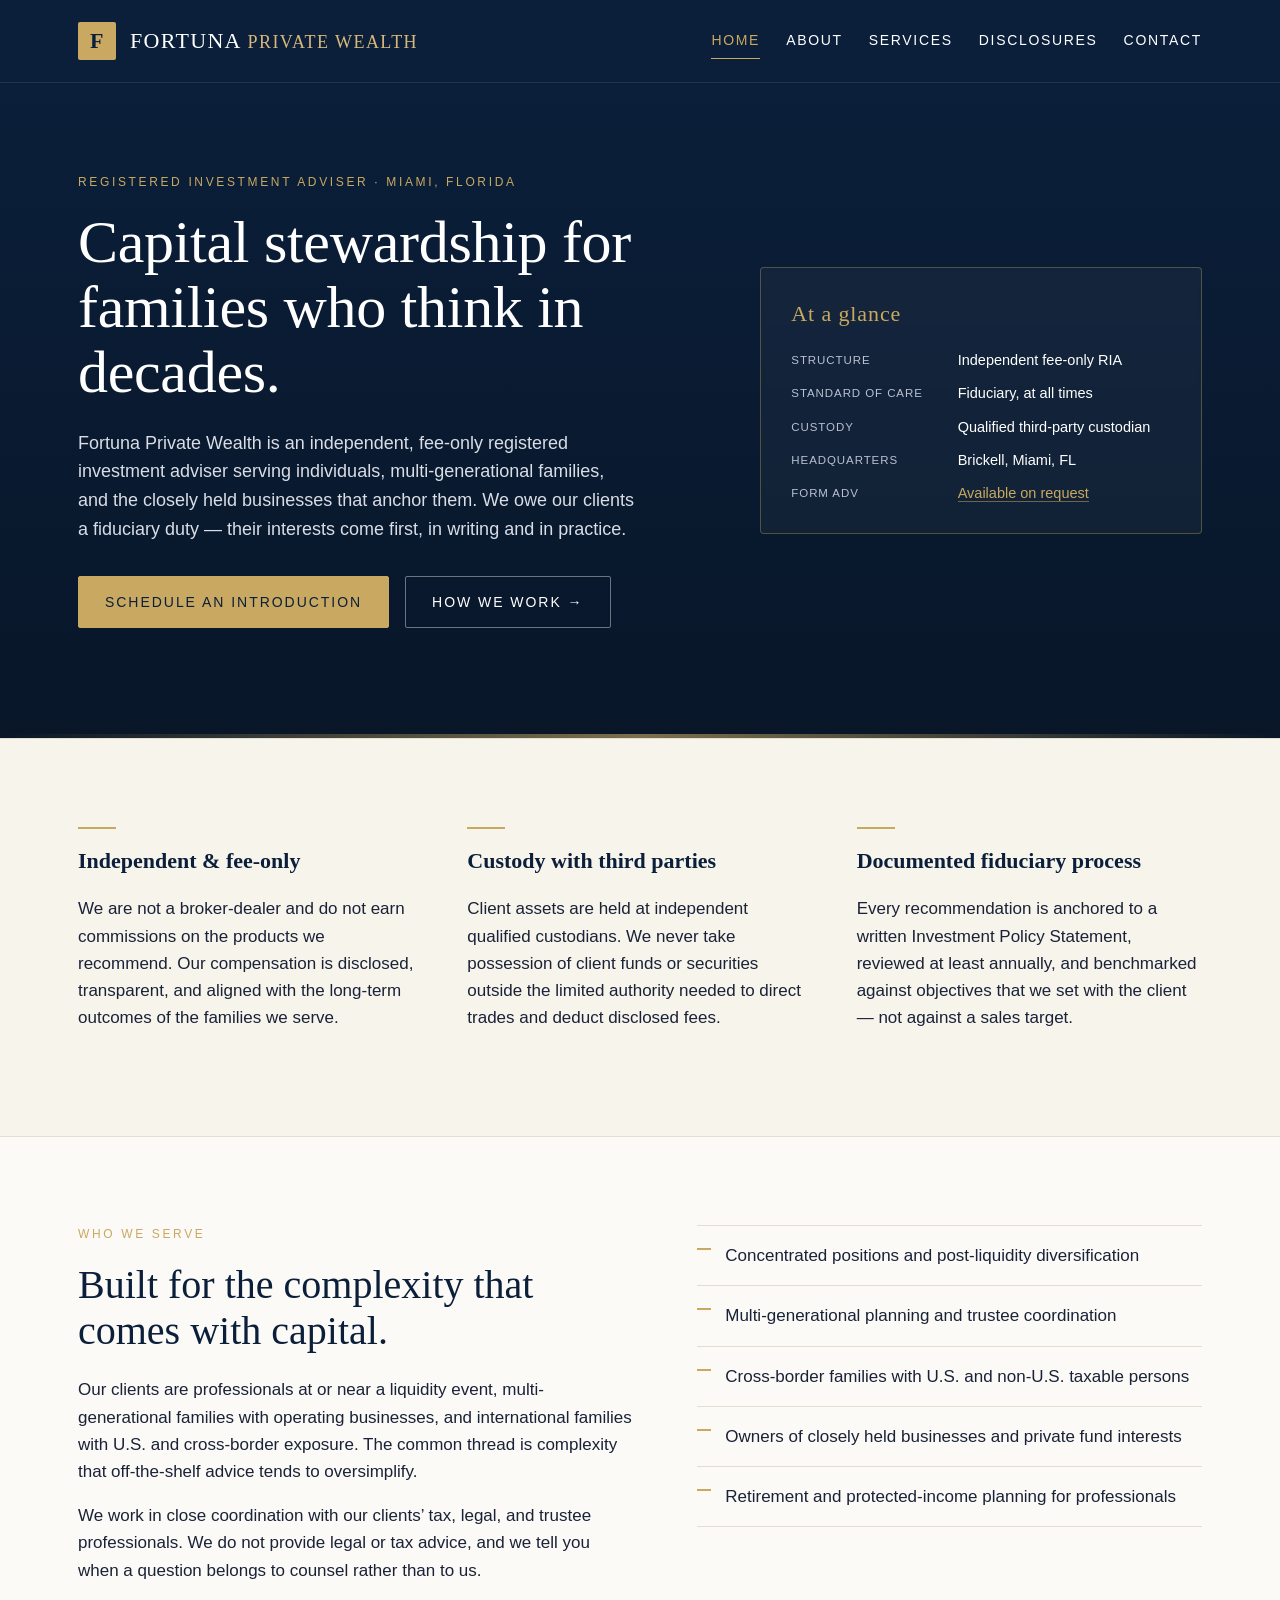
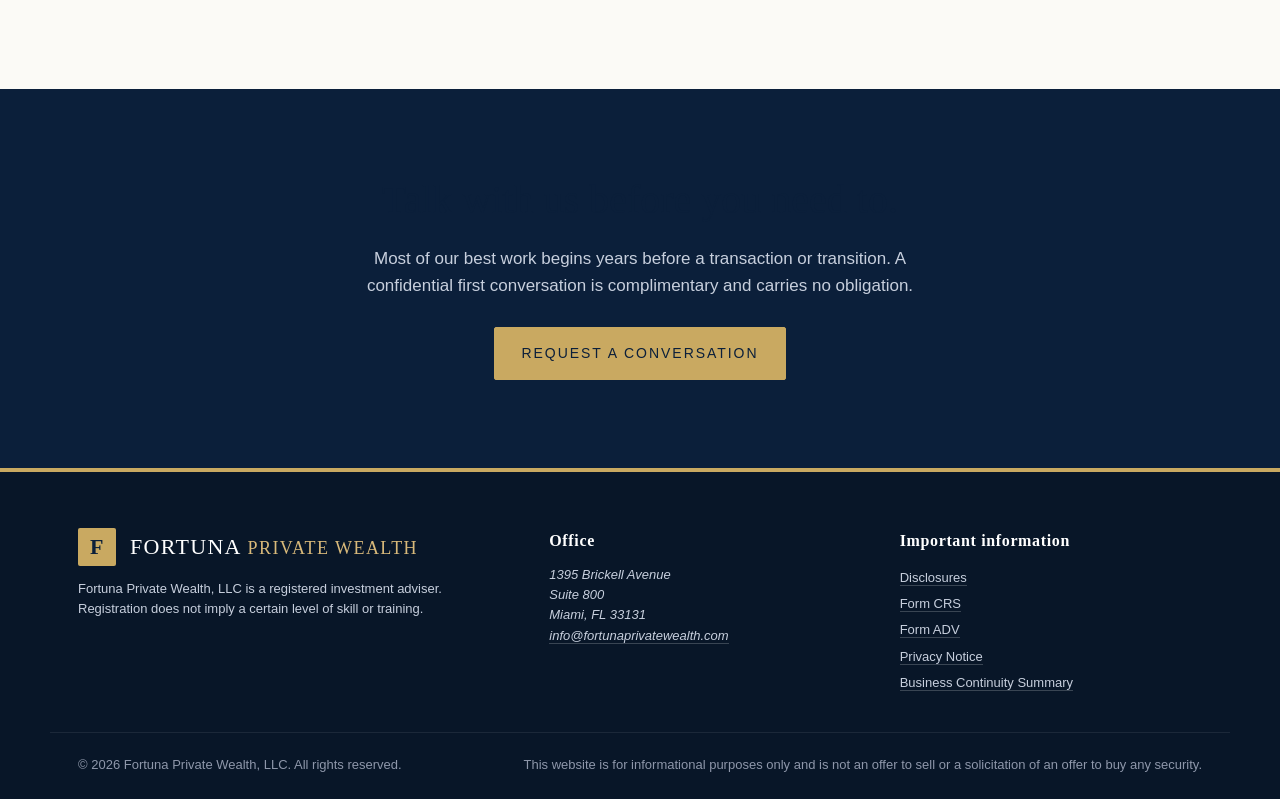
==== index.html @ 852a580c "Initial draft: Fortuna Private Wealth marketing site Five-page static site (home, about, services, d" ====
<!DOCTYPE html>
<html lang="en">
<head>
  <meta charset="UTF-8" />
  <meta name="viewport" content="width=device-width, initial-scale=1.0" />
  <title>Fortuna Private Wealth | Registered Investment Adviser | Miami, FL</title>
  <meta name="description" content="Fortuna Private Wealth is a Miami-based registered investment adviser providing fiduciary wealth management to individuals, families, and closely held businesses." />
  <link rel="icon" href="data:image/svg+xml,%3Csvg xmlns='http://www.w3.org/2000/svg' viewBox='0 0 64 64'%3E%3Crect width='64' height='64' fill='%230B1F3A'/%3E%3Ctext x='32' y='42' font-family='Georgia' font-size='34' fill='%23C9A961' text-anchor='middle' font-weight='bold'%3EF%3C/text%3E%3C/svg%3E" />
  <link rel="stylesheet" href="style.css" />
</head>
<body>
  <header class="site-header">
    <div class="container nav">
      <a href="index.html" class="brand">
        <span class="brand-mark">F</span>
        <span class="brand-text">Fortuna <em>Private Wealth</em></span>
      </a>
      <nav class="primary-nav" aria-label="Primary">
        <a href="index.html" class="active">Home</a>
        <a href="about.html">About</a>
        <a href="services.html">Services</a>
        <a href="disclosures.html">Disclosures</a>
        <a href="contact.html">Contact</a>
      </nav>
    </div>
  </header>

  <main>
    <section class="hero">
      <div class="container hero-grid">
        <div class="hero-copy">
          <p class="eyebrow">Registered Investment Adviser &middot; Miami, Florida</p>
          <h1>Capital stewardship for families who think in decades.</h1>
          <p class="lede">
            Fortuna Private Wealth is an independent, fee-only registered investment
            adviser serving individuals, multi-generational families, and the
            closely held businesses that anchor them. We owe our clients a
            fiduciary duty &mdash; their interests come first, in writing and in practice.
          </p>
          <div class="cta-row">
            <a class="btn btn-primary" href="contact.html">Schedule an introduction</a>
            <a class="btn btn-ghost" href="services.html">How we work &rarr;</a>
          </div>
        </div>
        <aside class="hero-card" aria-label="Firm at a glance">
          <h2 class="card-title">At a glance</h2>
          <dl class="kv">
            <dt>Structure</dt><dd>Independent fee-only RIA</dd>
            <dt>Standard of care</dt><dd>Fiduciary, at all times</dd>
            <dt>Custody</dt><dd>Qualified third-party custodian</dd>
            <dt>Headquarters</dt><dd>Brickell, Miami, FL</dd>
            <dt>Form ADV</dt><dd><a href="disclosures.html">Available on request</a></dd>
          </dl>
        </aside>
      </div>
    </section>

    <section class="band band-light">
      <div class="container three-col">
        <article>
          <h3>Independent &amp; fee-only</h3>
          <p>
            We are not a broker-dealer and do not earn commissions on the
            products we recommend. Our compensation is disclosed, transparent,
            and aligned with the long-term outcomes of the families we serve.
          </p>
        </article>
        <article>
          <h3>Custody with third parties</h3>
          <p>
            Client assets are held at independent qualified custodians. We
            never take possession of client funds or securities outside the
            limited authority needed to direct trades and deduct disclosed fees.
          </p>
        </article>
        <article>
          <h3>Documented fiduciary process</h3>
          <p>
            Every recommendation is anchored to a written Investment Policy
            Statement, reviewed at least annually, and benchmarked against
            objectives that we set with the client &mdash; not against a sales target.
          </p>
        </article>
      </div>
    </section>

    <section class="band">
      <div class="container two-col">
        <div>
          <p class="eyebrow">Who we serve</p>
          <h2>Built for the complexity that comes with capital.</h2>
          <p>
            Our clients are professionals at or near a liquidity event,
            multi-generational families with operating businesses, and
            international families with U.S. and cross-border exposure.
            The common thread is complexity that off-the-shelf advice
            tends to oversimplify.
          </p>
          <p>
            We work in close coordination with our clients&rsquo; tax,
            legal, and trustee professionals. We do not provide legal
            or tax advice, and we tell you when a question belongs to
            counsel rather than to us.
          </p>
        </div>
        <ul class="checklist">
          <li>Concentrated positions and post-liquidity diversification</li>
          <li>Multi-generational planning and trustee coordination</li>
          <li>Cross-border families with U.S. and non-U.S. taxable persons</li>
          <li>Owners of closely held businesses and private fund interests</li>
          <li>Retirement and protected-income planning for professionals</li>
        </ul>
      </div>
    </section>

    <section class="band band-dark">
      <div class="container cta-block">
        <h2>Talk with us before you need to.</h2>
        <p>
          Most of our best work begins years before a transaction or transition.
          A confidential first conversation is complimentary and carries no
          obligation.
        </p>
        <a class="btn btn-primary" href="contact.html">Request a conversation</a>
      </div>
    </section>
  </main>

  <footer class="site-footer">
    <div class="container footer-grid">
      <div>
        <div class="brand brand-footer">
          <span class="brand-mark">F</span>
          <span class="brand-text">Fortuna <em>Private Wealth</em></span>
        </div>
        <p class="small">
          Fortuna Private Wealth, LLC is a registered investment adviser.
          Registration does not imply a certain level of skill or training.
        </p>
      </div>
      <div>
        <h4>Office</h4>
        <address class="small">
          1395 Brickell Avenue<br />
          Suite 800<br />
          Miami, FL 33131<br />
          <a href="mailto:info@fortunaprivatewealth.com">info@fortunaprivatewealth.com</a>
        </address>
      </div>
      <div>
        <h4>Important information</h4>
        <ul class="small footer-links">
          <li><a href="disclosures.html">Disclosures</a></li>
          <li><a href="disclosures.html#form-crs">Form CRS</a></li>
          <li><a href="disclosures.html#form-adv">Form ADV</a></li>
          <li><a href="disclosures.html#privacy">Privacy Notice</a></li>
          <li><a href="disclosures.html#bcp">Business Continuity Summary</a></li>
        </ul>
      </div>
    </div>
    <div class="container footer-bottom small">
      <span>&copy; <span id="yr"></span> Fortuna Private Wealth, LLC. All rights reserved.</span>
      <span>This website is for informational purposes only and is not an offer to sell or a solicitation of an offer to buy any security.</span>
    </div>
  </footer>
  <script>document.getElementById('yr').textContent=new Date().getFullYear();</script>
</body>
</html>
---- style.css ----
:root {
  --navy: #0B1F3A;
  --navy-deep: #081628;
  --navy-soft: #14304f;
  --gold: #C9A961;
  --gold-soft: #d8b97a;
  --ivory: #F7F4EC;
  --paper: #FBFAF6;
  --ink: #1A2238;
  --muted: #5A6478;
  --line: #E3DECF;
  --line-dark: #1F3556;
  --max: 1180px;
  --radius: 4px;
  --serif: "Cormorant Garamond", "Garamond", "Georgia", "Times New Roman", serif;
  --sans: "Inter", -apple-system, BlinkMacSystemFont, "Segoe UI", "Helvetica Neue", Arial, sans-serif;
}

* { box-sizing: border-box; }

html, body {
  margin: 0;
  padding: 0;
  background: var(--paper);
  color: var(--ink);
  font-family: var(--sans);
  font-size: 17px;
  line-height: 1.6;
  -webkit-font-smoothing: antialiased;
}

img { max-width: 100%; height: auto; display: block; }

a { color: var(--navy); text-decoration: none; border-bottom: 1px solid rgba(11,31,58,0.25); transition: border-color .15s, color .15s; }
a:hover { color: var(--gold); border-bottom-color: var(--gold); }

.container {
  max-width: var(--max);
  margin: 0 auto;
  padding: 0 28px;
}

/* ---------- Header / nav ---------- */
.site-header {
  background: var(--navy);
  color: #fff;
  border-bottom: 1px solid var(--line-dark);
}
.site-header a { color: #fff; border-bottom: none; }
.site-header a:hover { color: var(--gold); }

.nav {
  display: flex;
  justify-content: space-between;
  align-items: center;
  padding: 22px 28px;
  gap: 32px;
}

.brand {
  display: inline-flex;
  align-items: center;
  gap: 14px;
  font-family: var(--serif);
  letter-spacing: 0.02em;
}
.brand-mark {
  display: inline-flex;
  align-items: center;
  justify-content: center;
  width: 38px;
  height: 38px;
  background: var(--gold);
  color: var(--navy);
  font-family: var(--serif);
  font-weight: 700;
  font-size: 22px;
  border-radius: 2px;
}
.brand-text {
  font-size: 22px;
  font-weight: 500;
  letter-spacing: 0.06em;
  text-transform: uppercase;
}
.brand-text em {
  font-style: normal;
  font-weight: 400;
  color: var(--gold-soft);
  letter-spacing: 0.08em;
  font-size: 0.82em;
}

.primary-nav {
  display: flex;
  gap: 26px;
  font-size: 14px;
  letter-spacing: 0.12em;
  text-transform: uppercase;
}
.primary-nav a {
  padding: 6px 0;
  border-bottom: 1px solid transparent;
}
.primary-nav a.active,
.primary-nav a:hover {
  border-bottom-color: var(--gold);
  color: var(--gold);
}

/* ---------- Hero ---------- */
.hero {
  background: linear-gradient(180deg, var(--navy) 0%, var(--navy-deep) 100%);
  color: #fff;
  padding: 90px 0 110px;
  position: relative;
  overflow: hidden;
}
.hero::after {
  content: "";
  position: absolute;
  inset: auto 0 0 0;
  height: 4px;
  background: linear-gradient(90deg, transparent, var(--gold), transparent);
  opacity: .6;
}
.hero-grid {
  display: grid;
  grid-template-columns: 1.4fr 1fr;
  gap: 64px;
  align-items: center;
}
.eyebrow {
  color: var(--gold);
  text-transform: uppercase;
  letter-spacing: 0.22em;
  font-size: 12px;
  margin: 0 0 18px;
}
.hero h1 {
  font-family: var(--serif);
  font-weight: 500;
  font-size: clamp(36px, 5vw, 60px);
  line-height: 1.08;
  margin: 0 0 24px;
  letter-spacing: -0.005em;
}
.hero .lede {
  font-size: 18px;
  color: #D9DDE6;
  max-width: 56ch;
  margin: 0 0 32px;
}

.cta-row { display: flex; gap: 16px; flex-wrap: wrap; }

.btn {
  display: inline-block;
  font-family: var(--sans);
  font-size: 14px;
  letter-spacing: 0.14em;
  text-transform: uppercase;
  padding: 14px 26px;
  border-radius: 2px;
  border: 1px solid transparent;
  cursor: pointer;
  text-decoration: none;
}
.btn-primary {
  background: var(--gold);
  color: var(--navy);
  border-color: var(--gold);
}
.btn-primary:hover { background: var(--gold-soft); border-color: var(--gold-soft); color: var(--navy); }
.btn-ghost {
  background: transparent;
  color: #fff;
  border-color: rgba(255,255,255,0.4);
}
.btn-ghost:hover { border-color: var(--gold); color: var(--gold); }

/* hero card */
.hero-card {
  background: rgba(255,255,255,0.04);
  border: 1px solid rgba(201,169,97,0.35);
  padding: 28px 30px;
  border-radius: var(--radius);
  backdrop-filter: blur(2px);
}
.hero-card .card-title {
  font-family: var(--serif);
  font-size: 22px;
  margin: 0 0 18px;
  color: var(--gold);
  font-weight: 500;
  letter-spacing: 0.04em;
}
.kv {
  margin: 0;
  display: grid;
  grid-template-columns: 1fr 1.4fr;
  row-gap: 10px;
  column-gap: 14px;
  font-size: 14.5px;
}
.kv dt { color: #B9C1D2; text-transform: uppercase; letter-spacing: 0.08em; font-size: 11.5px; padding-top: 2px; }
.kv dd { margin: 0; color: #fff; }
.kv dd a { color: var(--gold); border-bottom-color: rgba(201,169,97,0.5); }

/* ---------- Bands ---------- */
.band { padding: 88px 0; }
.band-light { background: var(--ivory); border-top: 1px solid var(--line); border-bottom: 1px solid var(--line); }
.band-dark { background: var(--navy); color: #fff; text-align: center; }
.band-dark h2 { color: #fff; }

.band h2, .page h2 {
  font-family: var(--serif);
  font-weight: 500;
  font-size: clamp(28px, 3.4vw, 40px);
  line-height: 1.15;
  margin: 0 0 22px;
  color: var(--navy);
}

.three-col {
  display: grid;
  grid-template-columns: repeat(3, 1fr);
  gap: 44px;
}
.three-col h3 {
  font-family: var(--serif);
  font-size: 22px;
  color: var(--navy);
  margin: 0 0 12px;
  font-weight: 600;
}
.three-col h3::before {
  content: "";
  display: block;
  width: 38px;
  height: 2px;
  background: var(--gold);
  margin-bottom: 14px;
}

.two-col {
  display: grid;
  grid-template-columns: 1.1fr 1fr;
  gap: 64px;
  align-items: start;
}

.checklist {
  list-style: none;
  padding: 0;
  margin: 0;
  border-top: 1px solid var(--line);
}
.checklist li {
  padding: 16px 0 16px 28px;
  border-bottom: 1px solid var(--line);
  position: relative;
}
.checklist li::before {
  content: "";
  position: absolute;
  left: 0;
  top: 22px;
  width: 14px;
  height: 2px;
  background: var(--gold);
}

.cta-block {
  max-width: 620px;
  margin: 0 auto;
}
.band-dark .cta-block p {
  color: #C7CFDD;
  margin-bottom: 28px;
}

/* ---------- Page-level (interior pages) ---------- */
.page-hero {
  background: var(--navy);
  color: #fff;
  padding: 64px 0 56px;
  border-bottom: 4px solid var(--gold);
}
.page-hero h1 {
  font-family: var(--serif);
  font-weight: 500;
  font-size: clamp(34px, 4.4vw, 52px);
  margin: 8px 0 12px;
  letter-spacing: -0.005em;
}
.page-hero p {
  color: #D9DDE6;
  max-width: 64ch;
  margin: 0;
}

.page {
  padding: 72px 0 90px;
}

.page-grid {
  display: grid;
  grid-template-columns: 1fr 280px;
  gap: 64px;
  align-items: start;
}
.page-grid aside {
  position: sticky;
  top: 30px;
  background: var(--ivory);
  border-left: 3px solid var(--gold);
  padding: 22px 24px;
  font-size: 14.5px;
}
.page-grid aside h4 {
  font-family: var(--serif);
  font-size: 18px;
  margin: 0 0 10px;
  color: var(--navy);
}
.page-grid aside ul {
  list-style: none;
  padding: 0;
  margin: 0;
}
.page-grid aside li { padding: 4px 0; }

.prose h2 {
  font-family: var(--serif);
  font-weight: 500;
  font-size: 30px;
  color: var(--navy);
  margin: 40px 0 14px;
}
.prose h2:first-child { margin-top: 0; }
.prose h3 {
  font-family: var(--serif);
  font-size: 22px;
  color: var(--navy);
  margin: 28px 0 8px;
  font-weight: 600;
}
.prose p { margin: 0 0 16px; }
.prose ul { margin: 0 0 18px; padding-left: 22px; }
.prose li { margin: 6px 0; }
.prose hr {
  border: 0;
  border-top: 1px solid var(--line);
  margin: 36px 0;
}

.note {
  background: var(--ivory);
  border: 1px solid var(--line);
  border-left: 4px solid var(--gold);
  padding: 18px 22px;
  font-size: 14.5px;
  color: var(--muted);
  margin: 20px 0 28px;
}

/* People (about) */
.people {
  display: grid;
  grid-template-columns: repeat(2, 1fr);
  gap: 36px;
  margin-top: 24px;
}
.person {
  background: #fff;
  border: 1px solid var(--line);
  padding: 26px 26px 22px;
  border-top: 3px solid var(--gold);
}
.person h3 {
  font-family: var(--serif);
  font-size: 22px;
  margin: 0 0 4px;
  color: var(--navy);
}
.person .role {
  text-transform: uppercase;
  letter-spacing: 0.14em;
  font-size: 12px;
  color: var(--gold);
  margin: 0 0 14px;
  display: block;
}

/* Services */
.service-grid {
  display: grid;
  grid-template-columns: repeat(2, 1fr);
  gap: 28px;
}
.service {
  border: 1px solid var(--line);
  background: #fff;
  padding: 28px;
  position: relative;
}
.service::before {
  content: "";
  position: absolute;
  top: 0; left: 0;
  width: 48px;
  height: 3px;
  background: var(--gold);
}
.service h3 {
  font-family: var(--serif);
  font-size: 22px;
  color: var(--navy);
  margin: 6px 0 10px;
  font-weight: 600;
}
.service p { margin: 0 0 10px; color: var(--ink); }

/* Contact */
.contact-grid {
  display: grid;
  grid-template-columns: 1.1fr 1fr;
  gap: 56px;
  align-items: start;
}
.contact-card {
  background: var(--ivory);
  border: 1px solid var(--line);
  padding: 30px 30px 26px;
}
.contact-card h3 {
  font-family: var(--serif);
  font-size: 22px;
  margin: 0 0 14px;
  color: var(--navy);
}
.contact-card address {
  font-style: normal;
  line-height: 1.7;
  margin-bottom: 18px;
}
form.contact-form { display: grid; gap: 14px; }
form.contact-form label {
  display: block;
  font-size: 13px;
  letter-spacing: 0.1em;
  text-transform: uppercase;
  color: var(--muted);
  margin-bottom: 4px;
}
form.contact-form input,
form.contact-form textarea,
form.contact-form select {
  width: 100%;
  padding: 12px 14px;
  border: 1px solid var(--line);
  background: #fff;
  font-family: var(--sans);
  font-size: 15px;
  border-radius: 2px;
  color: var(--ink);
}
form.contact-form textarea { min-height: 140px; resize: vertical; }
form.contact-form input:focus,
form.contact-form textarea:focus,
form.contact-form select:focus {
  outline: none;
  border-color: var(--gold);
  box-shadow: 0 0 0 3px rgba(201,169,97,0.18);
}
.form-note {
  font-size: 12.5px;
  color: var(--muted);
  margin-top: 4px;
}

/* ---------- Footer ---------- */
.site-footer {
  background: var(--navy-deep);
  color: #C7CFDD;
  padding: 56px 0 24px;
  margin-top: 0;
  border-top: 4px solid var(--gold);
}
.site-footer a { color: #C7CFDD; border-bottom-color: rgba(255,255,255,0.2); }
.site-footer a:hover { color: var(--gold); border-bottom-color: var(--gold); }
.footer-grid {
  display: grid;
  grid-template-columns: 1.4fr 1fr 1fr;
  gap: 48px;
  padding-bottom: 36px;
  border-bottom: 1px solid rgba(255,255,255,0.08);
}
.brand-footer .brand-text { color: #fff; }
.brand-footer .brand-text em { color: var(--gold-soft); }
.site-footer h4 {
  font-family: var(--serif);
  font-size: 16px;
  color: #fff;
  margin: 0 0 12px;
  letter-spacing: 0.04em;
}
.footer-links { list-style: none; padding: 0; margin: 0; }
.footer-links li { padding: 3px 0; }
.small { font-size: 13px; line-height: 1.55; }
.footer-bottom {
  padding-top: 22px;
  display: flex;
  justify-content: space-between;
  gap: 24px;
  flex-wrap: wrap;
  color: #8E97AA;
}

/* ---------- Responsive ---------- */
@media (max-width: 880px) {
  .nav { flex-wrap: wrap; gap: 16px; padding: 16px 22px; }
  .primary-nav { gap: 18px; font-size: 12.5px; flex-wrap: wrap; }
  .hero { padding: 60px 0 70px; }
  .hero-grid, .two-col, .contact-grid, .page-grid { grid-template-columns: 1fr; gap: 36px; }
  .three-col { grid-template-columns: 1fr; gap: 28px; }
  .service-grid, .people { grid-template-columns: 1fr; }
  .footer-grid { grid-template-columns: 1fr; gap: 28px; }
  .page-grid aside { position: static; }
}
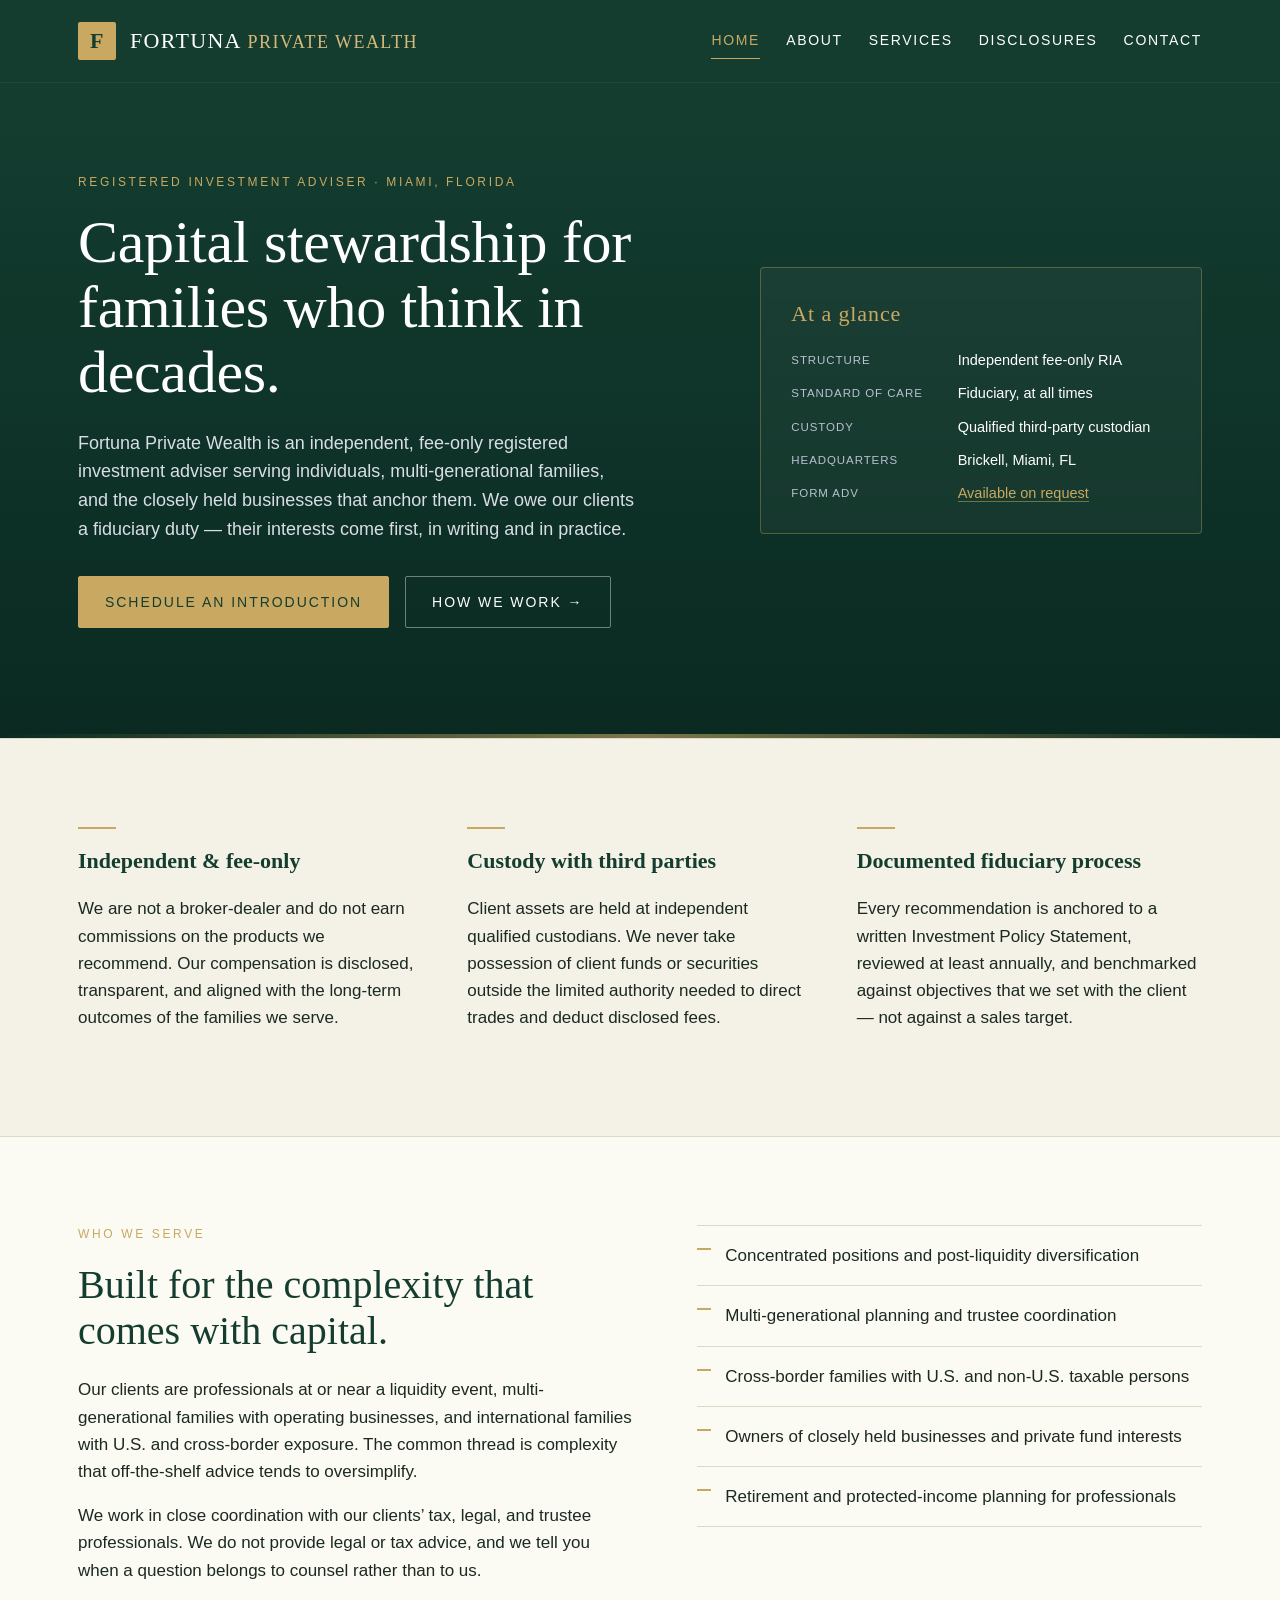
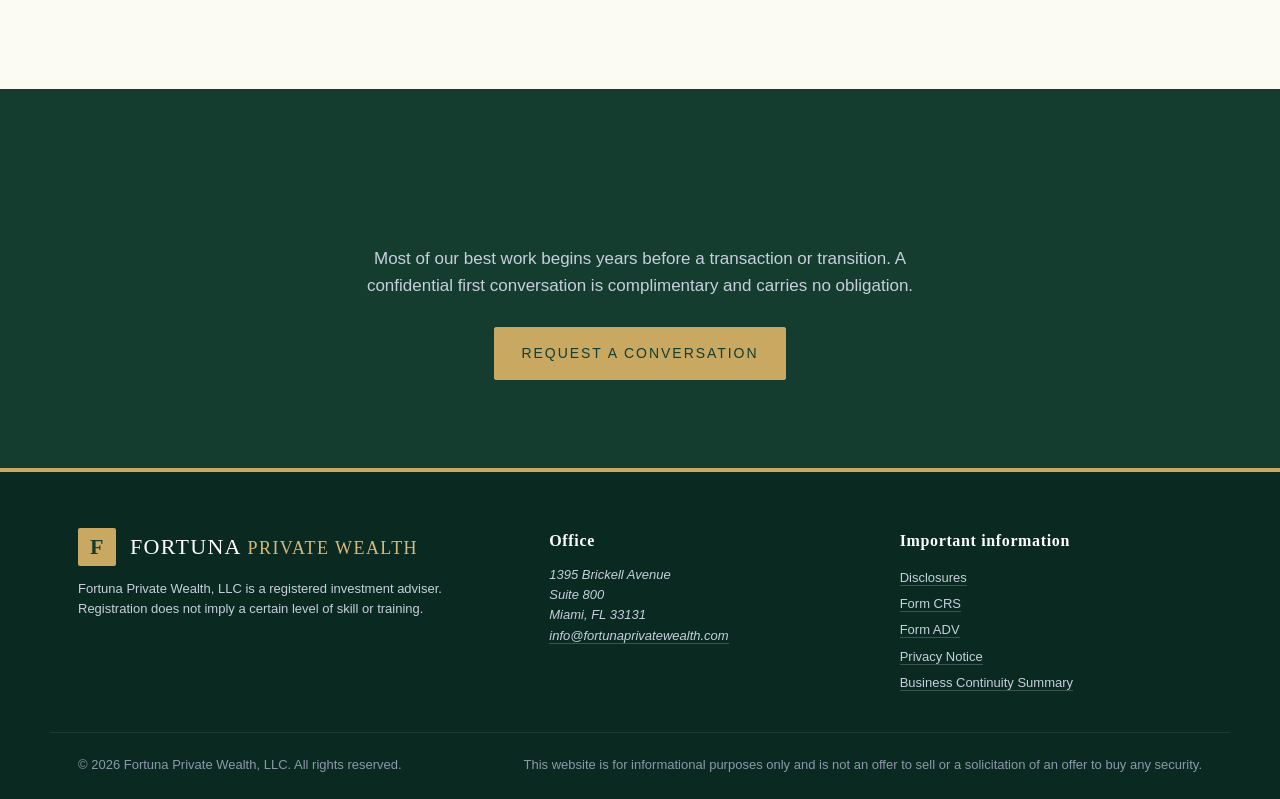
==== commit 454c3c28: "Switch palette from navy to institutional Brunswick green Updates the primary color tokens and favic" ====
--- a/index.html
+++ b/index.html
@@ -5,7 +5,7 @@
   <meta name="viewport" content="width=device-width, initial-scale=1.0" />
   <title>Fortuna Private Wealth | Registered Investment Adviser | Miami, FL</title>
   <meta name="description" content="Fortuna Private Wealth is a Miami-based registered investment adviser providing fiduciary wealth management to individuals, families, and closely held businesses." />
-  <link rel="icon" href="data:image/svg+xml,%3Csvg xmlns='http://www.w3.org/2000/svg' viewBox='0 0 64 64'%3E%3Crect width='64' height='64' fill='%230B1F3A'/%3E%3Ctext x='32' y='42' font-family='Georgia' font-size='34' fill='%23C9A961' text-anchor='middle' font-weight='bold'%3EF%3C/text%3E%3C/svg%3E" />
+  <link rel="icon" href="data:image/svg+xml,%3Csvg xmlns='http://www.w3.org/2000/svg' viewBox='0 0 64 64'%3E%3Crect width='64' height='64' fill='%23143D30'/%3E%3Ctext x='32' y='42' font-family='Georgia' font-size='34' fill='%23C9A961' text-anchor='middle' font-weight='bold'%3EF%3C/text%3E%3C/svg%3E" />
   <link rel="stylesheet" href="style.css" />
 </head>
 <body>
--- a/style.css
+++ b/style.css
@@ -1,15 +1,15 @@
 :root {
-  --navy: #0B1F3A;
-  --navy-deep: #081628;
-  --navy-soft: #14304f;
+  --navy: #143D30;
+  --navy-deep: #0A2A21;
+  --navy-soft: #1F5340;
   --gold: #C9A961;
   --gold-soft: #d8b97a;
-  --ivory: #F7F4EC;
-  --paper: #FBFAF6;
-  --ink: #1A2238;
-  --muted: #5A6478;
-  --line: #E3DECF;
-  --line-dark: #1F3556;
+  --ivory: #F4F1E6;
+  --paper: #FBFAF3;
+  --ink: #1A2A22;
+  --muted: #5A6B62;
+  --line: #DED8C6;
+  --line-dark: #1B4A3A;
   --max: 1180px;
   --radius: 4px;
   --serif: "Cormorant Garamond", "Garamond", "Georgia", "Times New Roman", serif;
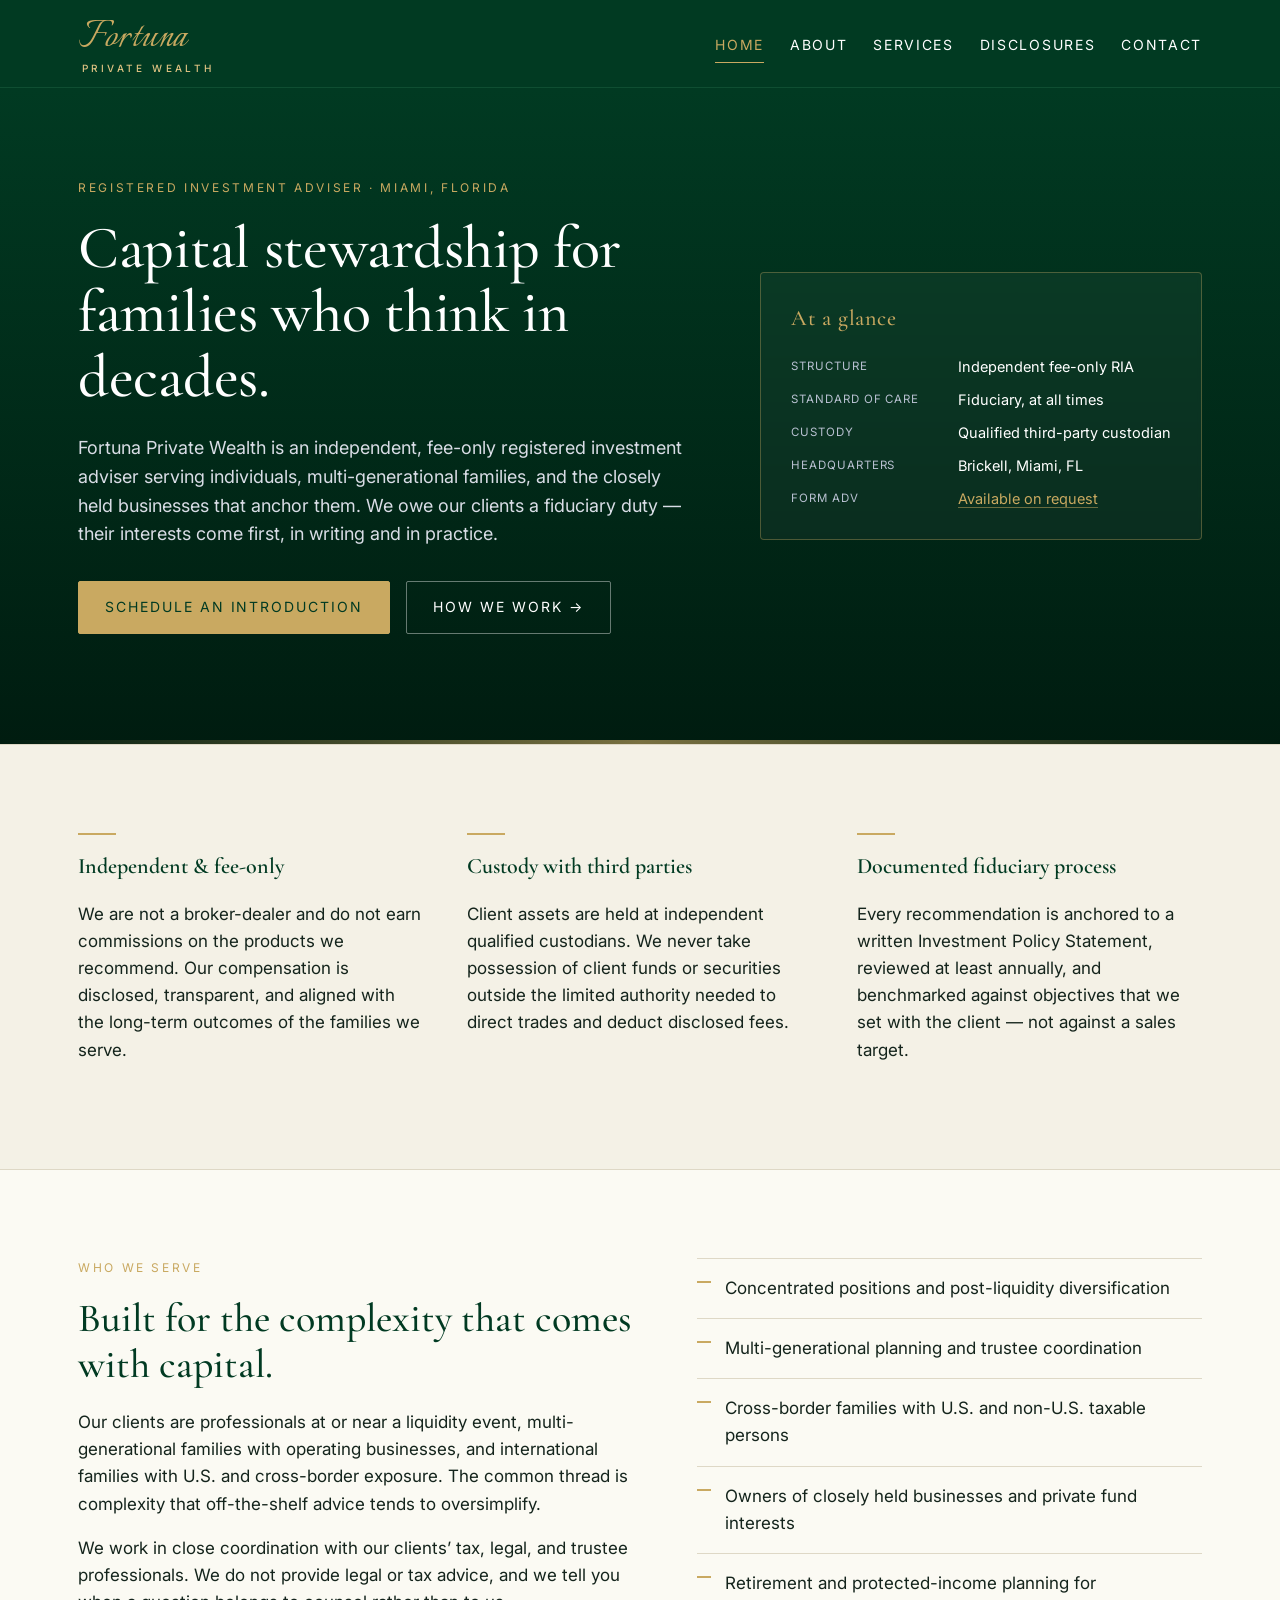
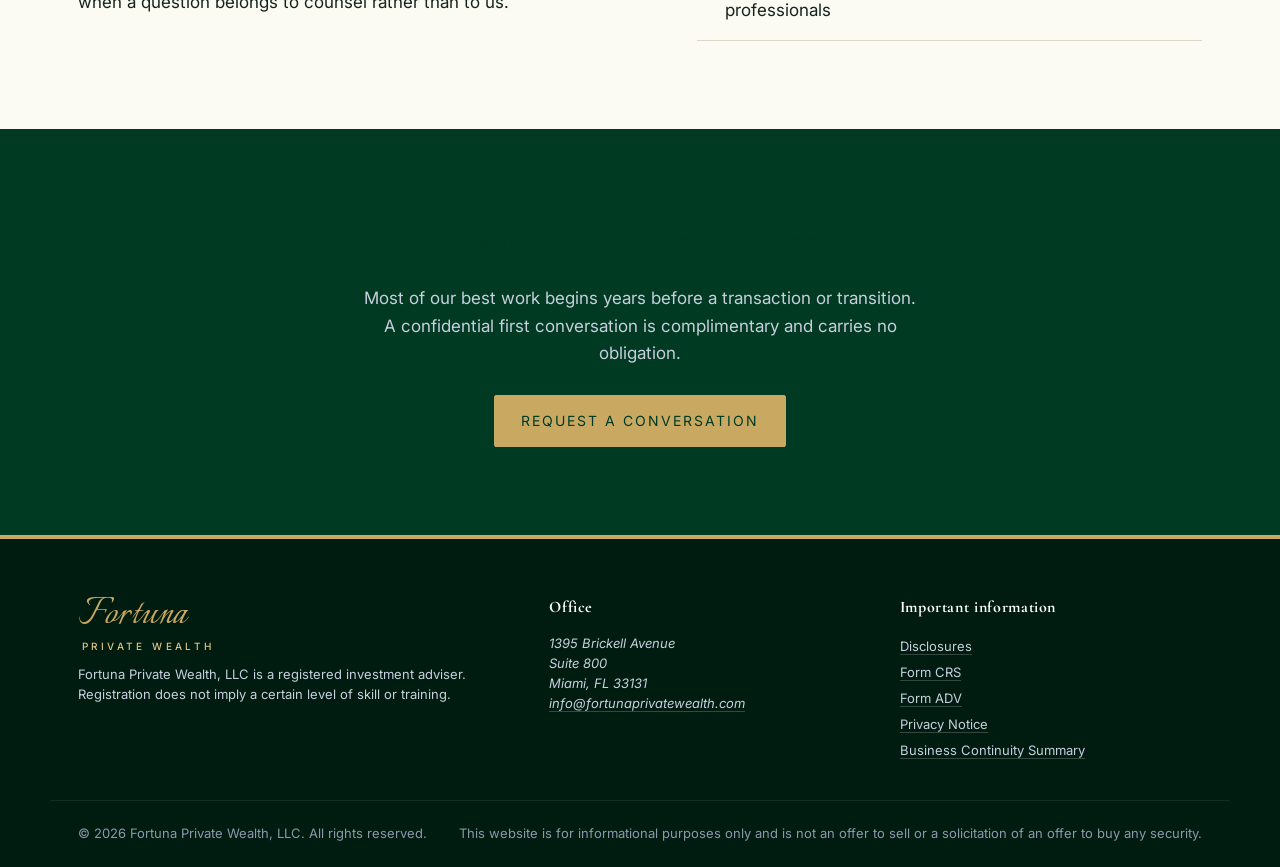
==== commit 5faaf630: "Rebrand: British Racing Green palette + cursive gold wordmark - Swap palette to deep British Racing " ====
--- a/index.html
+++ b/index.html
@@ -5,15 +5,18 @@
   <meta name="viewport" content="width=device-width, initial-scale=1.0" />
   <title>Fortuna Private Wealth | Registered Investment Adviser | Miami, FL</title>
   <meta name="description" content="Fortuna Private Wealth is a Miami-based registered investment adviser providing fiduciary wealth management to individuals, families, and closely held businesses." />
-  <link rel="icon" href="data:image/svg+xml,%3Csvg xmlns='http://www.w3.org/2000/svg' viewBox='0 0 64 64'%3E%3Crect width='64' height='64' fill='%23143D30'/%3E%3Ctext x='32' y='42' font-family='Georgia' font-size='34' fill='%23C9A961' text-anchor='middle' font-weight='bold'%3EF%3C/text%3E%3C/svg%3E" />
+  <link rel="icon" href="data:image/svg+xml,%3Csvg xmlns='http://www.w3.org/2000/svg' viewBox='0 0 64 64'%3E%3Crect width='64' height='64' fill='%23013A22'/%3E%3Ctext x='32' y='48' font-family='Georgia' font-size='44' font-style='italic' fill='%23C9A961' text-anchor='middle'%3EF%3C/text%3E%3C/svg%3E" />
+  <link rel="preconnect" href="https://fonts.googleapis.com" />
+  <link rel="preconnect" href="https://fonts.gstatic.com" crossorigin />
+  <link href="https://fonts.googleapis.com/css2?family=Cormorant+Garamond:ital,wght@0,400;0,500;0,600;1,400&family=Inter:wght@400;500;600&family=Italianno&display=swap" rel="stylesheet" />
   <link rel="stylesheet" href="style.css" />
 </head>
 <body>
   <header class="site-header">
     <div class="container nav">
       <a href="index.html" class="brand">
-        <span class="brand-mark">F</span>
-        <span class="brand-text">Fortuna <em>Private Wealth</em></span>
+        <span class="brand-script">Fortuna</span>
+        <span class="brand-tagline">Private Wealth</span>
       </a>
       <nav class="primary-nav" aria-label="Primary">
         <a href="index.html" class="active">Home</a>
@@ -130,8 +133,8 @@
     <div class="container footer-grid">
       <div>
         <div class="brand brand-footer">
-          <span class="brand-mark">F</span>
-          <span class="brand-text">Fortuna <em>Private Wealth</em></span>
+          <span class="brand-script">Fortuna</span>
+          <span class="brand-tagline">Private Wealth</span>
         </div>
         <p class="small">
           Fortuna Private Wealth, LLC is a registered investment adviser.
--- a/style.css
+++ b/style.css
@@ -1,18 +1,19 @@
 :root {
-  --navy: #143D30;
-  --navy-deep: #0A2A21;
-  --navy-soft: #1F5340;
+  --navy: #013A22;
+  --navy-deep: #001C10;
+  --navy-soft: #155A38;
   --gold: #C9A961;
-  --gold-soft: #d8b97a;
+  --gold-soft: #E0C383;
   --ivory: #F4F1E6;
   --paper: #FBFAF3;
-  --ink: #1A2A22;
+  --ink: #14241C;
   --muted: #5A6B62;
   --line: #DED8C6;
-  --line-dark: #1B4A3A;
+  --line-dark: #0F4E32;
   --max: 1180px;
   --radius: 4px;
   --serif: "Cormorant Garamond", "Garamond", "Georgia", "Times New Roman", serif;
+  --script: "Italianno", "Allura", "Pinyon Script", "Apple Chancery", cursive;
   --sans: "Inter", -apple-system, BlinkMacSystemFont, "Segoe UI", "Helvetica Neue", Arial, sans-serif;
 }
 
@@ -53,43 +54,43 @@
   display: flex;
   justify-content: space-between;
   align-items: center;
-  padding: 22px 28px;
+  padding: 18px 28px 14px;
   gap: 32px;
 }
 
 .brand {
   display: inline-flex;
-  align-items: center;
-  gap: 14px;
-  font-family: var(--serif);
-  letter-spacing: 0.02em;
-}
-.brand-mark {
-  display: inline-flex;
-  align-items: center;
-  justify-content: center;
-  width: 38px;
-  height: 38px;
-  background: var(--gold);
-  color: var(--navy);
-  font-family: var(--serif);
-  font-weight: 700;
-  font-size: 22px;
-  border-radius: 2px;
-}
-.brand-text {
-  font-size: 22px;
+  flex-direction: column;
+  align-items: flex-start;
+  gap: 0;
+  line-height: 1;
+  border-bottom: none !important;
+}
+.brand-mark { display: none; }
+.brand-script {
+  font-family: var(--script);
+  font-weight: 400;
+  font-style: normal;
+  color: var(--gold);
+  font-size: 46px;
+  line-height: 0.9;
+  letter-spacing: 0.005em;
+  display: inline-block;
+  padding-bottom: 2px;
+}
+.brand-tagline {
+  display: inline-block;
+  font-family: var(--sans);
+  font-size: 10px;
   font-weight: 500;
-  letter-spacing: 0.06em;
+  letter-spacing: 0.34em;
   text-transform: uppercase;
-}
-.brand-text em {
-  font-style: normal;
-  font-weight: 400;
   color: var(--gold-soft);
-  letter-spacing: 0.08em;
-  font-size: 0.82em;
-}
+  margin-top: 2px;
+  padding-left: 4px;
+}
+.site-footer .brand-script { color: var(--gold); }
+.site-footer .brand-tagline { color: var(--gold-soft); }
 
 .primary-nav {
   display: flex;
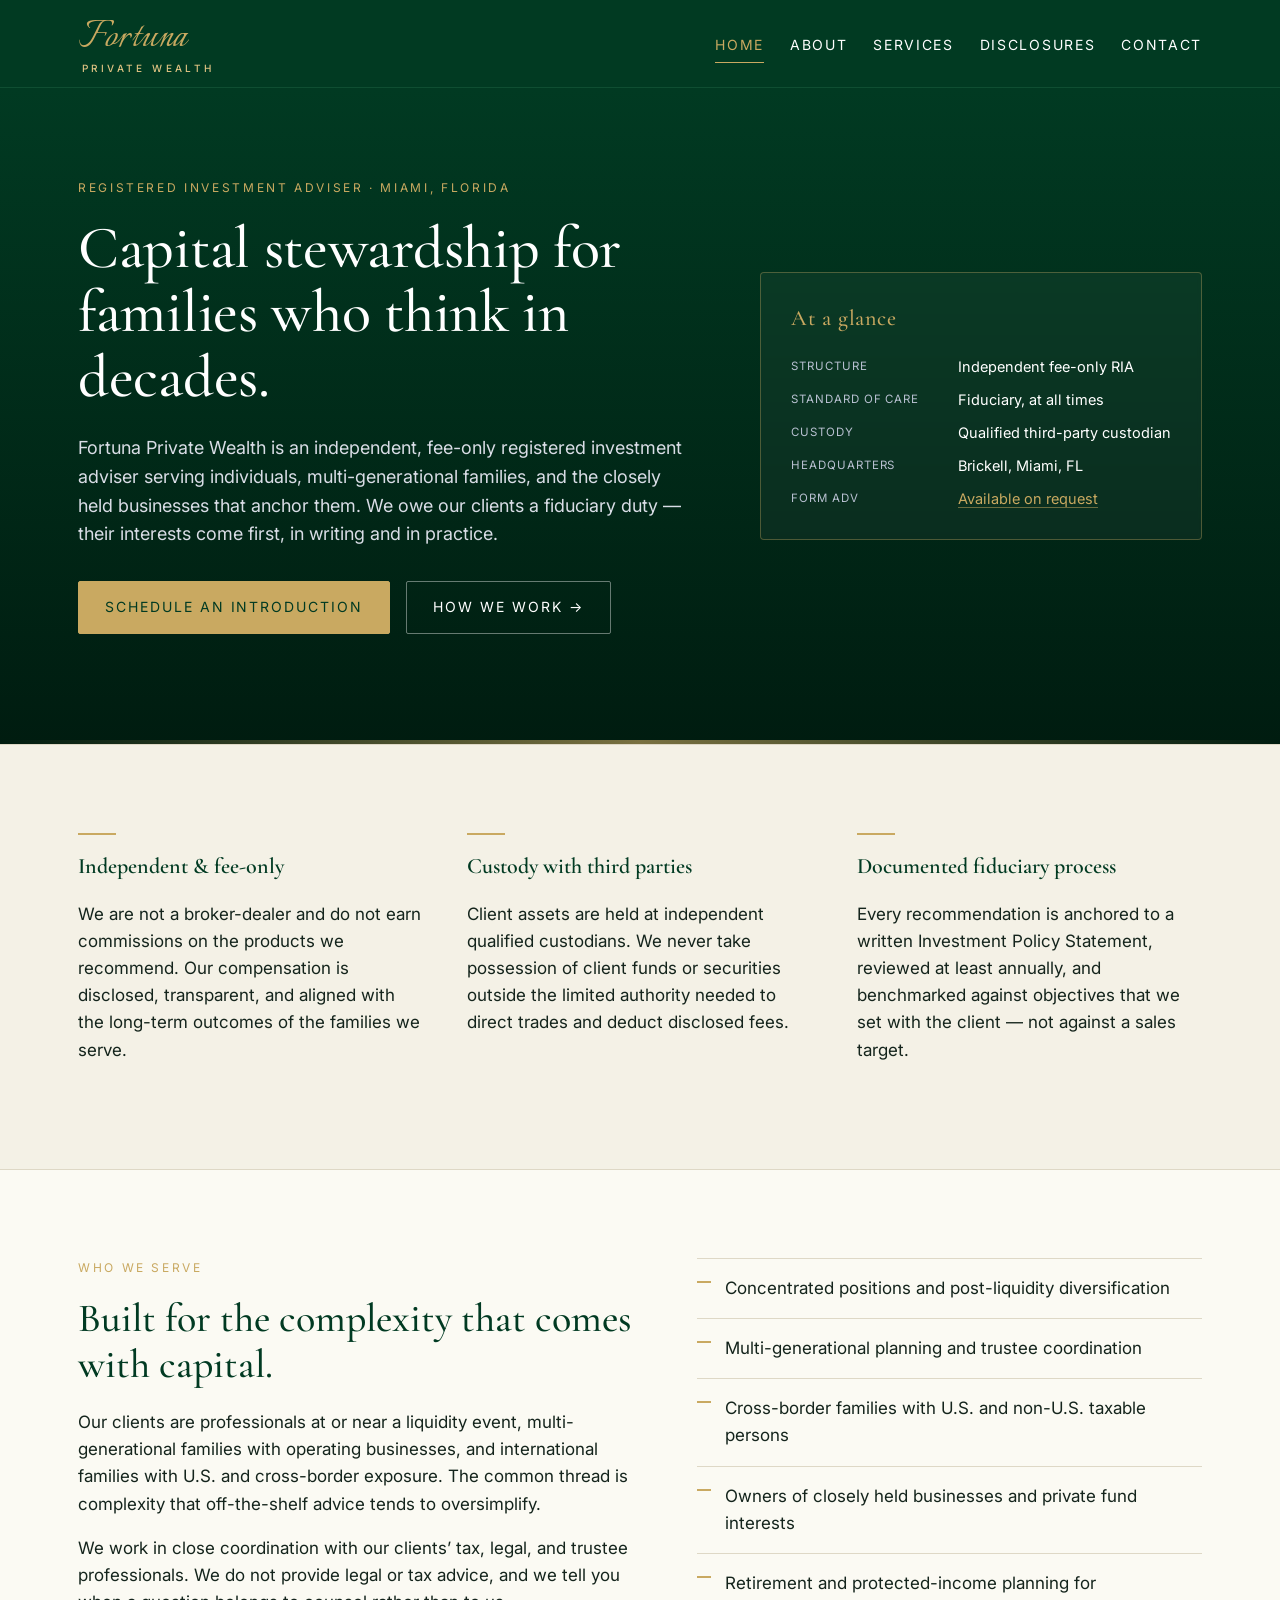
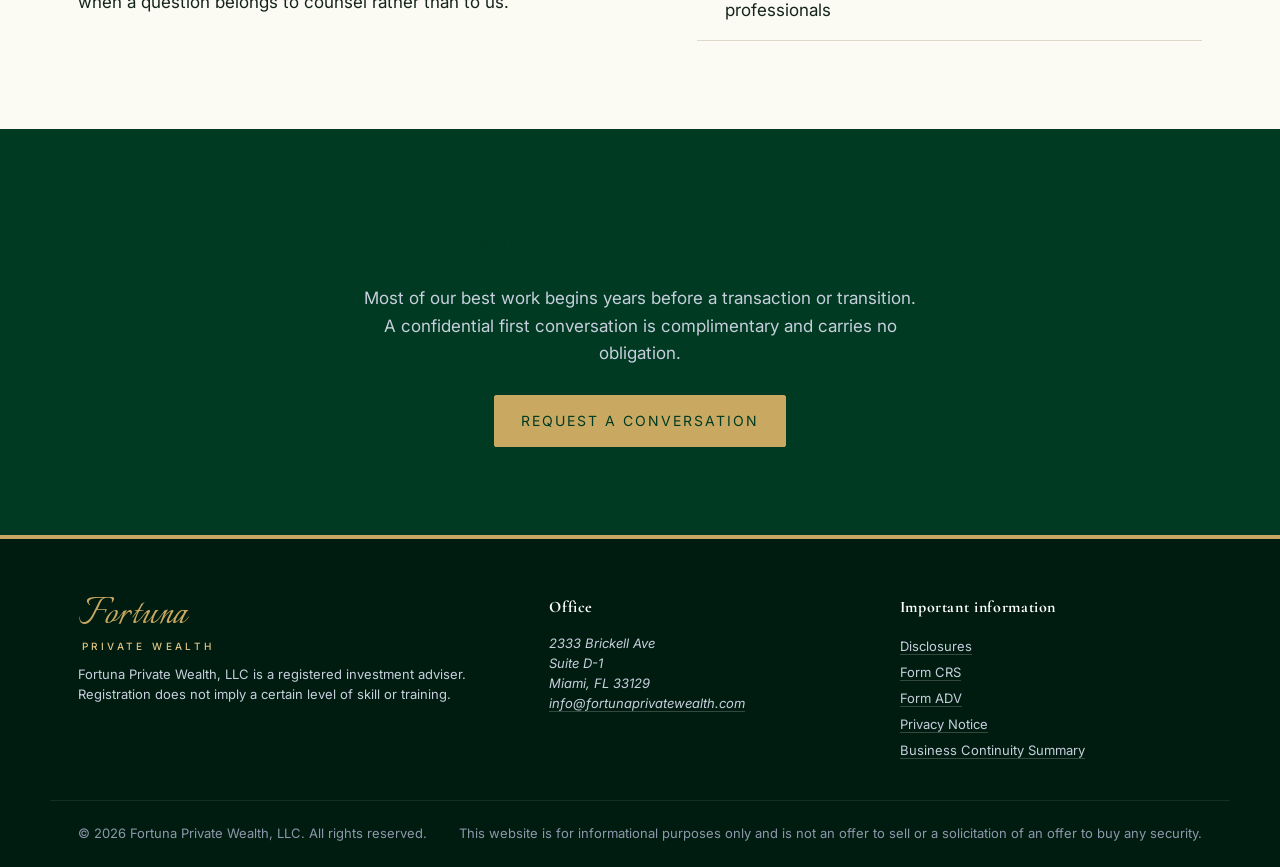
==== commit 7bb341c5: "Update office address to 2333 Brickell Ave, Suite D-1" ====
--- a/index.html
+++ b/index.html
@@ -144,9 +144,9 @@
       <div>
         <h4>Office</h4>
         <address class="small">
-          1395 Brickell Avenue<br />
-          Suite 800<br />
-          Miami, FL 33131<br />
+          2333 Brickell Ave<br />
+          Suite D-1<br />
+          Miami, FL 33129<br />
           <a href="mailto:info@fortunaprivatewealth.com">info@fortunaprivatewealth.com</a>
         </address>
       </div>
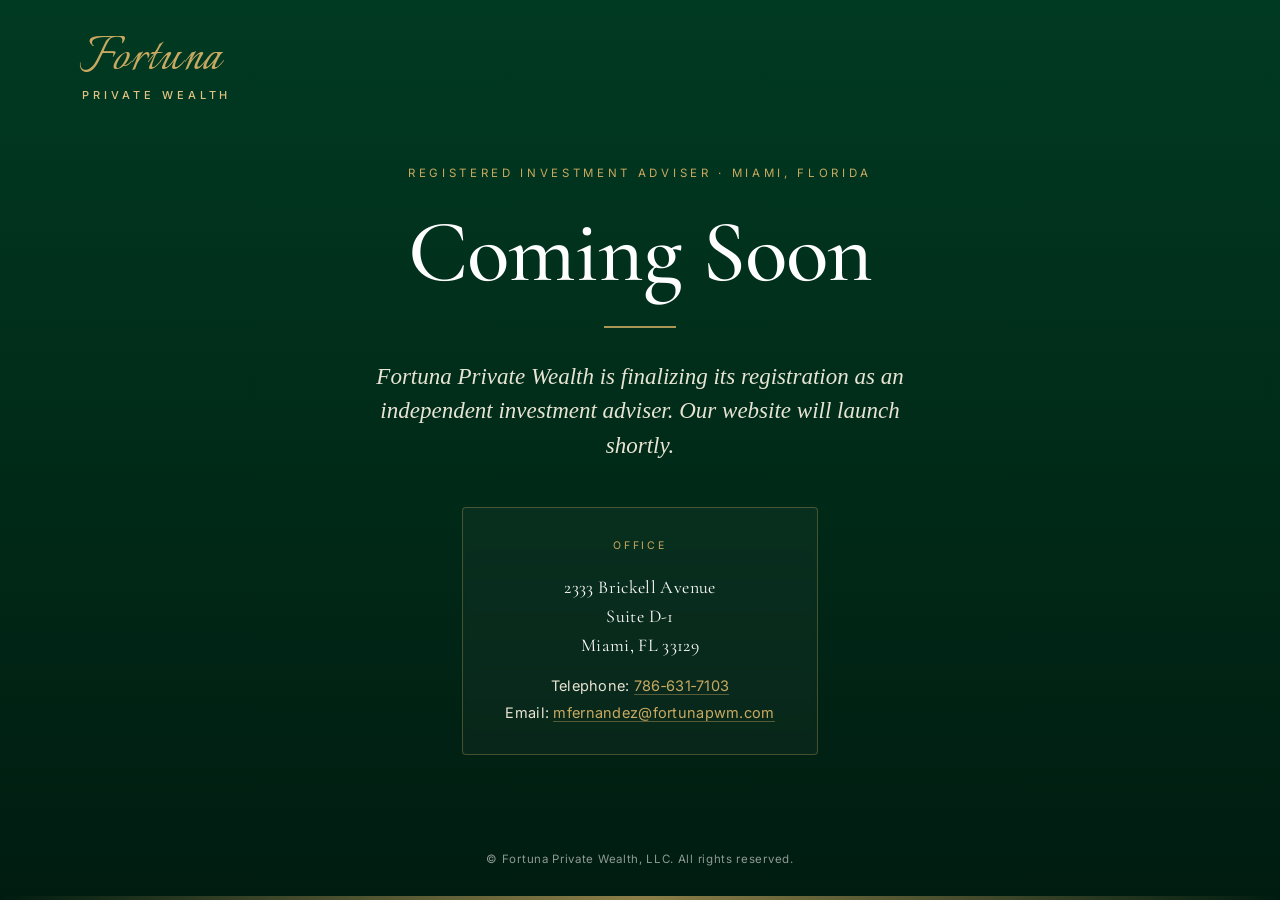
==== commit fa485f49: "Switch site to Coming Soon; redirect interior pages to /" ====
--- a/index.html
+++ b/index.html
@@ -3,169 +3,183 @@
 <head>
   <meta charset="UTF-8" />
   <meta name="viewport" content="width=device-width, initial-scale=1.0" />
-  <title>Fortuna Private Wealth | Registered Investment Adviser | Miami, FL</title>
-  <meta name="description" content="Fortuna Private Wealth is a Miami-based registered investment adviser providing fiduciary wealth management to individuals, families, and closely held businesses." />
+  <title>Fortuna Private Wealth | Coming Soon | Miami, FL</title>
+  <meta name="description" content="Fortuna Private Wealth &mdash; an independent registered investment adviser in Brickell, Miami. Website launching soon." />
+  <meta name="robots" content="noindex" />
   <link rel="icon" href="data:image/svg+xml,%3Csvg xmlns='http://www.w3.org/2000/svg' viewBox='0 0 64 64'%3E%3Crect width='64' height='64' fill='%23013A22'/%3E%3Ctext x='32' y='48' font-family='Georgia' font-size='44' font-style='italic' fill='%23C9A961' text-anchor='middle'%3EF%3C/text%3E%3C/svg%3E" />
   <link rel="preconnect" href="https://fonts.googleapis.com" />
   <link rel="preconnect" href="https://fonts.gstatic.com" crossorigin />
   <link href="https://fonts.googleapis.com/css2?family=Cormorant+Garamond:ital,wght@0,400;0,500;0,600;1,400&family=Inter:wght@400;500;600&family=Italianno&display=swap" rel="stylesheet" />
   <link rel="stylesheet" href="style.css" />
+  <style>
+    /* Coming Soon overrides */
+    body { background: var(--navy-deep); }
+    .cs-shell {
+      min-height: 100vh;
+      display: flex;
+      flex-direction: column;
+      background: linear-gradient(180deg, var(--navy) 0%, var(--navy-deep) 100%);
+      color: #fff;
+      position: relative;
+      overflow: hidden;
+    }
+    .cs-shell::after {
+      content: "";
+      position: absolute;
+      left: 0; right: 0; bottom: 0;
+      height: 4px;
+      background: linear-gradient(90deg, transparent, var(--gold), transparent);
+      opacity: 0.7;
+    }
+    .cs-header {
+      padding: 32px 28px 12px;
+      max-width: var(--max);
+      width: 100%;
+      margin: 0 auto;
+    }
+    .cs-header .brand-script { font-size: 60px; }
+    .cs-header .brand-tagline { font-size: 11px; letter-spacing: 0.36em; }
+    .cs-main {
+      flex: 1;
+      display: flex;
+      align-items: center;
+      justify-content: center;
+      padding: 40px 28px 60px;
+    }
+    .cs-inner {
+      max-width: 720px;
+      width: 100%;
+      text-align: center;
+    }
+    .cs-eyebrow {
+      color: var(--gold);
+      text-transform: uppercase;
+      letter-spacing: 0.32em;
+      font-size: 11.5px;
+      margin: 0 0 26px;
+    }
+    .cs-title {
+      font-family: var(--serif);
+      font-weight: 500;
+      font-size: clamp(52px, 8vw, 88px);
+      line-height: 1.02;
+      margin: 0 0 22px;
+      letter-spacing: -0.01em;
+      color: #fff;
+    }
+    .cs-rule {
+      width: 72px;
+      height: 2px;
+      background: var(--gold);
+      margin: 28px auto 32px;
+      opacity: 0.85;
+    }
+    .cs-lede {
+      font-family: var(--serif);
+      font-style: italic;
+      font-weight: 400;
+      font-size: clamp(19px, 2.2vw, 23px);
+      line-height: 1.5;
+      color: #E8E4D3;
+      max-width: 560px;
+      margin: 0 auto 44px;
+    }
+    .cs-card {
+      display: inline-block;
+      text-align: center;
+      background: rgba(255,255,255,0.03);
+      border: 1px solid rgba(201,169,97,0.32);
+      padding: 30px 42px 26px;
+      border-radius: var(--radius);
+      backdrop-filter: blur(2px);
+    }
+    .cs-card-label {
+      font-family: var(--sans);
+      text-transform: uppercase;
+      letter-spacing: 0.28em;
+      font-size: 10.5px;
+      color: var(--gold);
+      margin: 0 0 18px;
+    }
+    .cs-card address {
+      font-style: normal;
+      font-family: var(--serif);
+      font-size: 18px;
+      line-height: 1.6;
+      color: #fff;
+      margin: 0 0 14px;
+      letter-spacing: 0.02em;
+    }
+    .cs-card .cs-contact {
+      font-family: var(--sans);
+      font-size: 14.5px;
+      color: #E8E4D3;
+      margin: 4px 0;
+      letter-spacing: 0.02em;
+    }
+    .cs-card a {
+      color: var(--gold);
+      border-bottom-color: rgba(201,169,97,0.4);
+    }
+    .cs-card a:hover {
+      color: var(--gold-soft);
+      border-bottom-color: var(--gold-soft);
+    }
+    .cs-foot {
+      text-align: center;
+      padding: 24px 28px 32px;
+      font-size: 11.5px;
+      color: #8E9A93;
+      letter-spacing: 0.06em;
+    }
+    .cs-foot p { margin: 0; }
+    @media (max-width: 640px) {
+      .cs-header { padding: 24px 22px 8px; }
+      .cs-header .brand-script { font-size: 52px; }
+      .cs-card { padding: 26px 26px 22px; }
+      .cs-card address { font-size: 16.5px; }
+    }
+  </style>
 </head>
 <body>
-  <header class="site-header">
-    <div class="container nav">
-      <a href="index.html" class="brand">
+  <div class="cs-shell">
+    <header class="cs-header">
+      <div class="brand">
         <span class="brand-script">Fortuna</span>
         <span class="brand-tagline">Private Wealth</span>
-      </a>
-      <nav class="primary-nav" aria-label="Primary">
-        <a href="index.html" class="active">Home</a>
-        <a href="about.html">About</a>
-        <a href="services.html">Services</a>
-        <a href="disclosures.html">Disclosures</a>
-        <a href="contact.html">Contact</a>
-      </nav>
-    </div>
-  </header>
+      </div>
+    </header>
 
-  <main>
-    <section class="hero">
-      <div class="container hero-grid">
-        <div class="hero-copy">
-          <p class="eyebrow">Registered Investment Adviser &middot; Miami, Florida</p>
-          <h1>Capital stewardship for families who think in decades.</h1>
-          <p class="lede">
-            Fortuna Private Wealth is an independent, fee-only registered investment
-            adviser serving individuals, multi-generational families, and the
-            closely held businesses that anchor them. We owe our clients a
-            fiduciary duty &mdash; their interests come first, in writing and in practice.
+    <main class="cs-main">
+      <div class="cs-inner">
+        <p class="cs-eyebrow">Registered Investment Adviser &middot; Miami, Florida</p>
+        <h1 class="cs-title">Coming Soon</h1>
+        <div class="cs-rule" aria-hidden="true"></div>
+        <p class="cs-lede">
+          Fortuna Private Wealth is finalizing its registration as an
+          independent investment adviser. Our website will launch shortly.
+        </p>
+
+        <div class="cs-card">
+          <p class="cs-card-label">Office</p>
+          <address>
+            2333 Brickell Avenue<br />
+            Suite D-1<br />
+            Miami, FL 33129
+          </address>
+          <p class="cs-contact">
+            Telephone: <a href="tel:+17866317103">786&#8209;631&#8209;7103</a>
           </p>
-          <div class="cta-row">
-            <a class="btn btn-primary" href="contact.html">Schedule an introduction</a>
-            <a class="btn btn-ghost" href="services.html">How we work &rarr;</a>
-          </div>
-        </div>
-        <aside class="hero-card" aria-label="Firm at a glance">
-          <h2 class="card-title">At a glance</h2>
-          <dl class="kv">
-            <dt>Structure</dt><dd>Independent fee-only RIA</dd>
-            <dt>Standard of care</dt><dd>Fiduciary, at all times</dd>
-            <dt>Custody</dt><dd>Qualified third-party custodian</dd>
-            <dt>Headquarters</dt><dd>Brickell, Miami, FL</dd>
-            <dt>Form ADV</dt><dd><a href="disclosures.html">Available on request</a></dd>
-          </dl>
-        </aside>
-      </div>
-    </section>
-
-    <section class="band band-light">
-      <div class="container three-col">
-        <article>
-          <h3>Independent &amp; fee-only</h3>
-          <p>
-            We are not a broker-dealer and do not earn commissions on the
-            products we recommend. Our compensation is disclosed, transparent,
-            and aligned with the long-term outcomes of the families we serve.
-          </p>
-        </article>
-        <article>
-          <h3>Custody with third parties</h3>
-          <p>
-            Client assets are held at independent qualified custodians. We
-            never take possession of client funds or securities outside the
-            limited authority needed to direct trades and deduct disclosed fees.
-          </p>
-        </article>
-        <article>
-          <h3>Documented fiduciary process</h3>
-          <p>
-            Every recommendation is anchored to a written Investment Policy
-            Statement, reviewed at least annually, and benchmarked against
-            objectives that we set with the client &mdash; not against a sales target.
-          </p>
-        </article>
-      </div>
-    </section>
-
-    <section class="band">
-      <div class="container two-col">
-        <div>
-          <p class="eyebrow">Who we serve</p>
-          <h2>Built for the complexity that comes with capital.</h2>
-          <p>
-            Our clients are professionals at or near a liquidity event,
-            multi-generational families with operating businesses, and
-            international families with U.S. and cross-border exposure.
-            The common thread is complexity that off-the-shelf advice
-            tends to oversimplify.
-          </p>
-          <p>
-            We work in close coordination with our clients&rsquo; tax,
-            legal, and trustee professionals. We do not provide legal
-            or tax advice, and we tell you when a question belongs to
-            counsel rather than to us.
+          <p class="cs-contact">
+            Email: <a href="mailto:mfernandez@fortunapwm.com">mfernandez@fortunapwm.com</a>
           </p>
         </div>
-        <ul class="checklist">
-          <li>Concentrated positions and post-liquidity diversification</li>
-          <li>Multi-generational planning and trustee coordination</li>
-          <li>Cross-border families with U.S. and non-U.S. taxable persons</li>
-          <li>Owners of closely held businesses and private fund interests</li>
-          <li>Retirement and protected-income planning for professionals</li>
-        </ul>
       </div>
-    </section>
+    </main>
 
-    <section class="band band-dark">
-      <div class="container cta-block">
-        <h2>Talk with us before you need to.</h2>
-        <p>
-          Most of our best work begins years before a transaction or transition.
-          A confidential first conversation is complimentary and carries no
-          obligation.
-        </p>
-        <a class="btn btn-primary" href="contact.html">Request a conversation</a>
-      </div>
-    </section>
-  </main>
-
-  <footer class="site-footer">
-    <div class="container footer-grid">
-      <div>
-        <div class="brand brand-footer">
-          <span class="brand-script">Fortuna</span>
-          <span class="brand-tagline">Private Wealth</span>
-        </div>
-        <p class="small">
-          Fortuna Private Wealth, LLC is a registered investment adviser.
-          Registration does not imply a certain level of skill or training.
-        </p>
-      </div>
-      <div>
-        <h4>Office</h4>
-        <address class="small">
-          2333 Brickell Ave<br />
-          Suite D-1<br />
-          Miami, FL 33129<br />
-          <a href="mailto:info@fortunaprivatewealth.com">info@fortunaprivatewealth.com</a>
-        </address>
-      </div>
-      <div>
-        <h4>Important information</h4>
-        <ul class="small footer-links">
-          <li><a href="disclosures.html">Disclosures</a></li>
-          <li><a href="disclosures.html#form-crs">Form CRS</a></li>
-          <li><a href="disclosures.html#form-adv">Form ADV</a></li>
-          <li><a href="disclosures.html#privacy">Privacy Notice</a></li>
-          <li><a href="disclosures.html#bcp">Business Continuity Summary</a></li>
-        </ul>
-      </div>
-    </div>
-    <div class="container footer-bottom small">
-      <span>&copy; <span id="yr"></span> Fortuna Private Wealth, LLC. All rights reserved.</span>
-      <span>This website is for informational purposes only and is not an offer to sell or a solicitation of an offer to buy any security.</span>
-    </div>
-  </footer>
-  <script>document.getElementById('yr').textContent=new Date().getFullYear();</script>
+    <footer class="cs-foot">
+      <p>&copy; Fortuna Private Wealth, LLC. All rights reserved.</p>
+    </footer>
+  </div>
 </body>
 </html>
